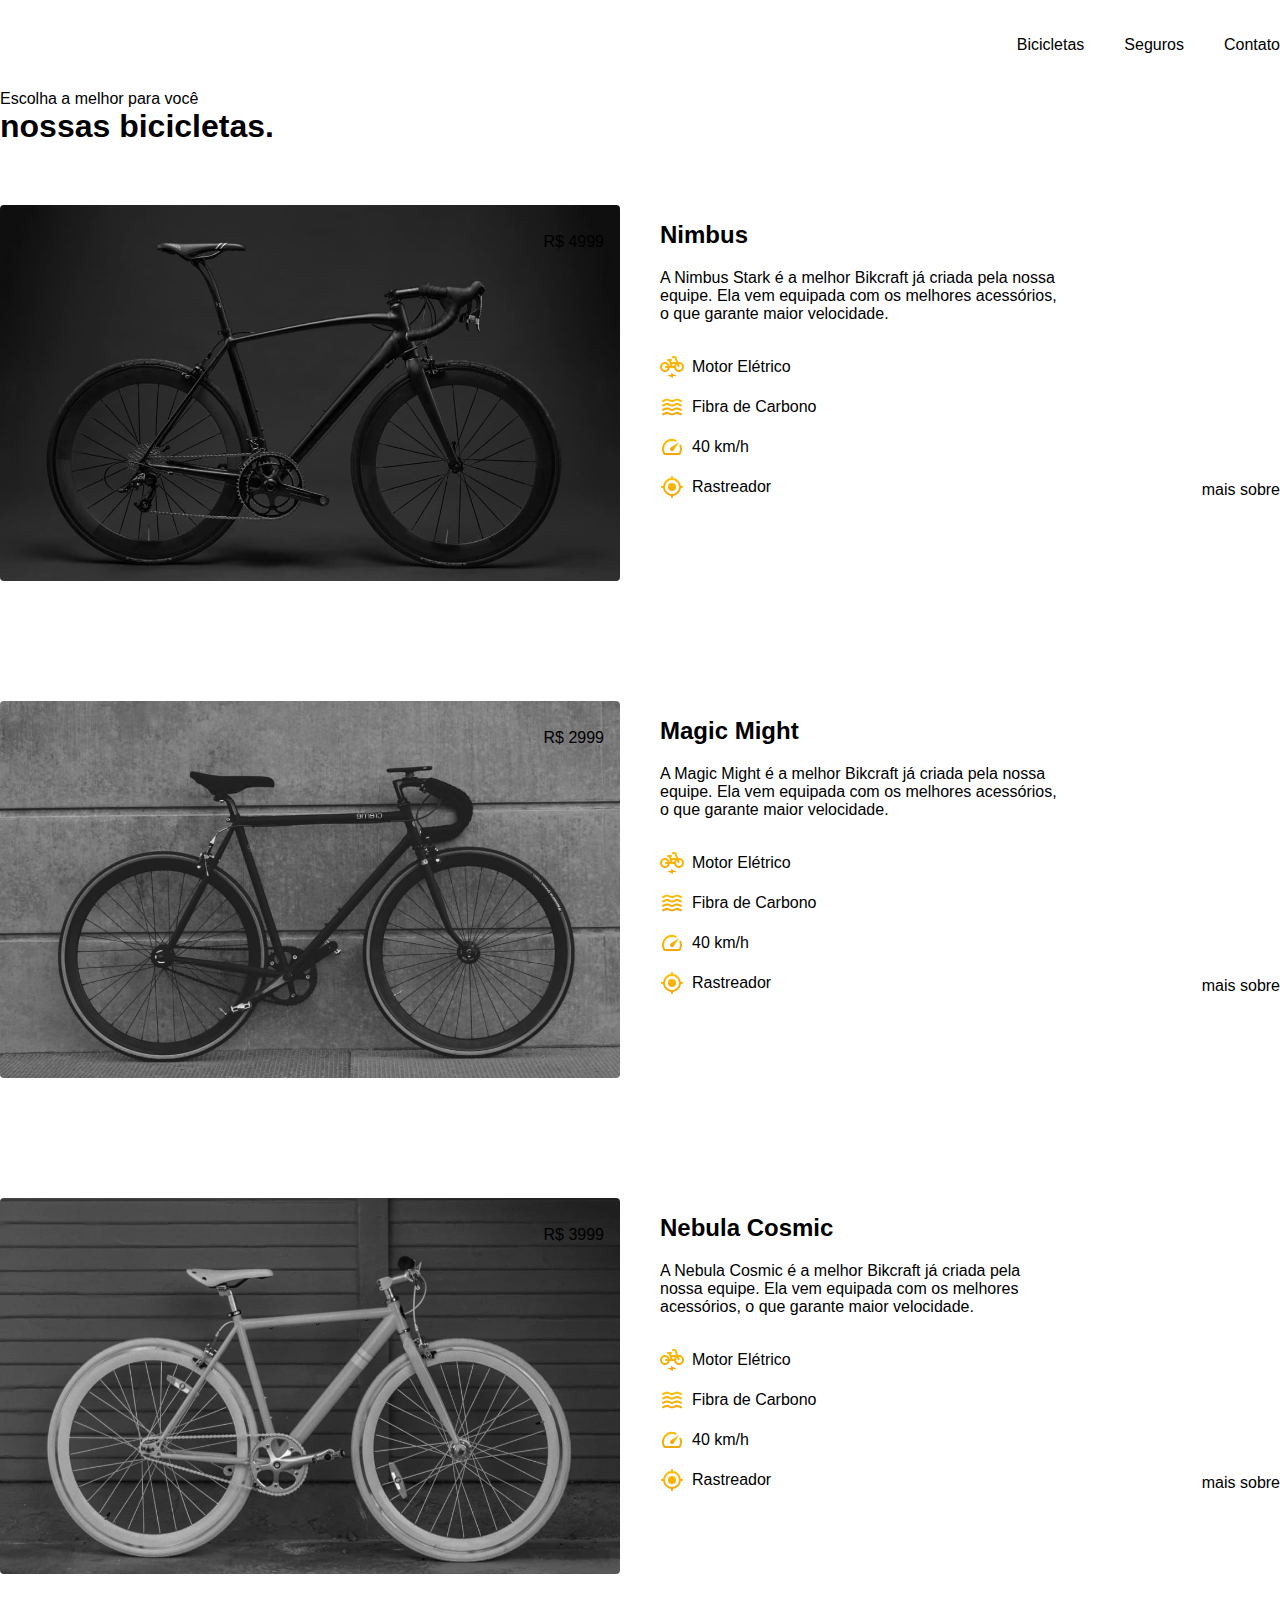
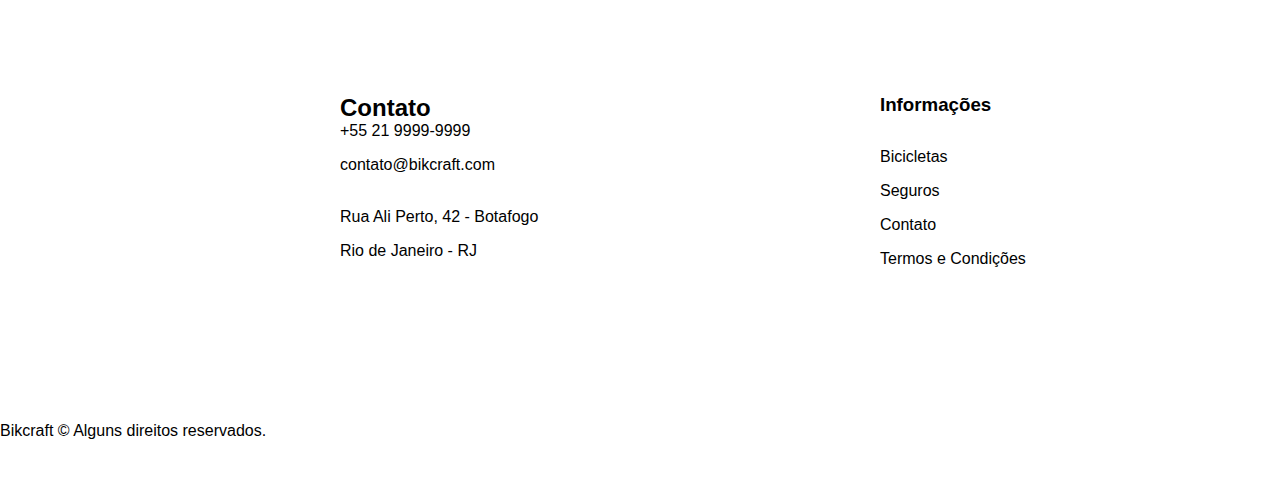
==== bicicletas.html @ c3d2aa4c "bicicletas pagina" ====
<!DOCTYPE html>

<html lang="pt-br">

<head>
  <meta charset="UTF-8">
  <meta name="viewport" content="width=device-width, initial-scale=1.0">
  <title>Termos e Condições </title>
  <meta name="description" content="Bicicletas elétricas de alta precisão e qualidade,  feitas sob medida para o cliente. Explore o mundo na sua velocidade com a Bikcraft.">
  <link rel="stylesheet" href="./css/style.css">
  <link rel="preconnect" href="https://fonts.googleapis.com">
  <link rel="preconnect" href="https://fonts.gstatic.com" crossorigin>
  <link href="https://fonts.googleapis.com/css2?family=Fira+Sans:wght@400;700&family=Merriweather:ital,wght@1,900&family=Poppins:wght@500;600&family=Roboto:wght@400;500&display=swap" rel="stylesheet">
</head>

<body>
  <header class="header-bg">
    <div class=" container header">
      <a href="./">
        <img src="./img/bikcraft.svg" alt="Bikcraft">
      </a>
      <nav aria-label="primaria">
        <ul class="header-menu font-1-m cor-1">
          <li> <a href="./bicicletas.html">Bicicletas</a></li>
          <li> <a href="./seguros.html">Seguros</a></li>
          <li> <a href="./contato.html">Contato</a></li>
        </ul>
      </nav>
    </div>
  </header>

  <main>
    <div class="titulo-bg">
      <div class="termos-titulo container">
        <p class="font-2-l cor-5"> Escolha a melhor para você</p>
        <h1 class="font-1-xxl cor-0">nossas bicicletas<span class="cor-p1">.</span></h1>
      </div>
    </div>


    <div class="bicicletas container">
      <div class="bicicletas-imagem">
        <img src="./img/bicicletas/nimbus.jpg" alt="Bicicleta Preta">
        <span class="font-2-m cor-0">R$ 4999</span>
      </div>
      <div class="bicicletas-conteudo">
        <h2 class="font-1-xl">Nimbus</h2>
        <p class="font-1-s cor-8">A Nimbus Stark é a melhor Bikcraft já criada pela nossa equipe. Ela vem equipada com os melhores acessórios, o que garante maior velocidade.</p>
        <ul class="font-1-m cor-8">
          <li><img src="./img/icones/eletrica.svg" alt="">Motor Elétrico
          </li>
          <li><img src="./img/icones/carbono.svg" alt="">Fibra de Carbono
          </li>
          <li><img src="./img/icones/velocidade.svg" alt="">40 km/h
          </li>
          <li><img src="./img/icones/rastreador.svg" alt="">Rastreador
          </li>
        </ul>
        <a class="botao seta" href="./bicicletas/nimbus.html">mais sobre</a>
      </div>
    </div>


    <div class="bicicletas-bg">
      <div class="bicicletas container">
        <div class="bicicletas-imagem">
          <img src="./img/bicicletas/magic.jpg" alt="Bicicleta Preta">
          <span class="font-2-m cor-0">R$ 2999</span>
        </div>
        <div class="bicicletas-conteudo">
          <h2 class="font-1-xl cor-0">Magic Might</h2>
          <p class="font-1-s cor-5">A Magic Might é a melhor Bikcraft já criada pela nossa equipe. Ela vem equipada com os melhores acessórios, o que garante maior velocidade.</p>
          <ul class="font-1-m cor-5">
            <li><img src="./img/icones/eletrica.svg" alt="">Motor Elétrico
            </li>
            <li><img src="./img/icones/carbono.svg" alt="">Fibra de Carbono
            </li>
            <li><img src="./img/icones/velocidade.svg" alt="">40 km/h
            </li>
            <li><img src="./img/icones/rastreador.svg" alt="">Rastreador
            </li>
          </ul>
          <a class="botao seta" href="./bicicletas/magic.html">mais sobre</a>
        </div>
      </div>
    </div>


    <div class="bicicletas container">
      <div class="bicicletas-imagem">
        <img src="./img/bicicletas/nebula.jpg" alt="Bicicleta Preta">
        <span class="font-2-m cor-0">R$ 3999</span>
      </div>
      <div class="bicicletas-conteudo">
        <h2 class="font-1-xl">Nebula Cosmic</h2>
        <p class="font-1-s cor-8">A Nebula Cosmic é a melhor Bikcraft já criada pela nossa equipe. Ela vem equipada com os melhores acessórios, o que garante maior velocidade.</p>
        <ul class="font-1-m cor-8">
          <li><img src="./img/icones/eletrica.svg" alt="">Motor Elétrico
          </li>
          <li><img src="./img/icones/carbono.svg" alt="">Fibra de Carbono
          </li>
          <li><img src="./img/icones/velocidade.svg" alt="">40 km/h
          </li>
          <li><img src="./img/icones/rastreador.svg" alt="">Rastreador
          </li>
        </ul>
        <a class="botao seta" href="./bicicletas/nebula.html">mais sobre</a>
      </div>
    </div>



  </main>


  <footer class="footer-bg">
    <div class="footer container">
      <img src="./img/bikcraft.svg" alt="bikecraft">
      <div class="footer-contato">
        <h2 class="font-2-l-b cor-0">Contato</h3>
          <ul class="font-2-m cor-5">
            <li><a href="tel:+5521999999999">+55 21 9999-9999</a></li>
            <li><a href="mailto:contato@bikcraft.com">contato@bikcraft.com</a></li>
            <li>Rua Ali Perto, 42 - Botafogo</li>
            <li>Rio de Janeiro - RJ</li>
          </ul>
          <div class="footer-redes">
            <a href="./">
              <img src="./img/redes/instagram.svg" alt="Instagram"></a>
            <a href="./">
              <img src="./img/redes/facebook.svg" alt="Facebook"></a>
            <a href="./">
              <img src="./img/redes/youtube.svg" alt="Youtube"></a>
          </div>

      </div>
      <div class="footer-informacoes">
        <h3 class="font-2-l-b cor-0">Informações</h3>
        <nav>
          <ul class="font-1-m cor-5">
            <li> <a href="./bicicletas.html">Bicicletas</a></li>
            <li> <a href="./seguros.html">Seguros</a></li>
            <li> <a href="./contato.html">Contato</a></li>
            <li> <a href="./termos.html">Termos e Condições</a></li>
          </ul>
        </nav>
      </div>
      <p class="footer-copy font-2-m cor-6">Bikcraft © Alguns direitos reservados.</p>
    </div>

  </footer>
</body>

</html>
---- css/style.css ----
@import "./global/global.css";
@import "./utilidades/tipografia.css";
@import "./utilidades/cores.css";

@import "./global/footer.css";
@import "./global/header.css";

/* Utilidades */
@import "./utilidades/componentes.css";

/* Home */
@import "./home/introducao.css";
@import "./home/tecnologia.css";
@import "./home/parceiros.css";
@import "./home/depoimento.css";

/* Bicicletas */
@import "./bicicletas/lista-bicicletas.css";

/* Seguros */
@import "./seguros/seguros.css";

/* termos e condições */
@import "./termos/termos.css";

/* Bicicletas-Internas */
@import "./bicicletas/bicicletas.css";
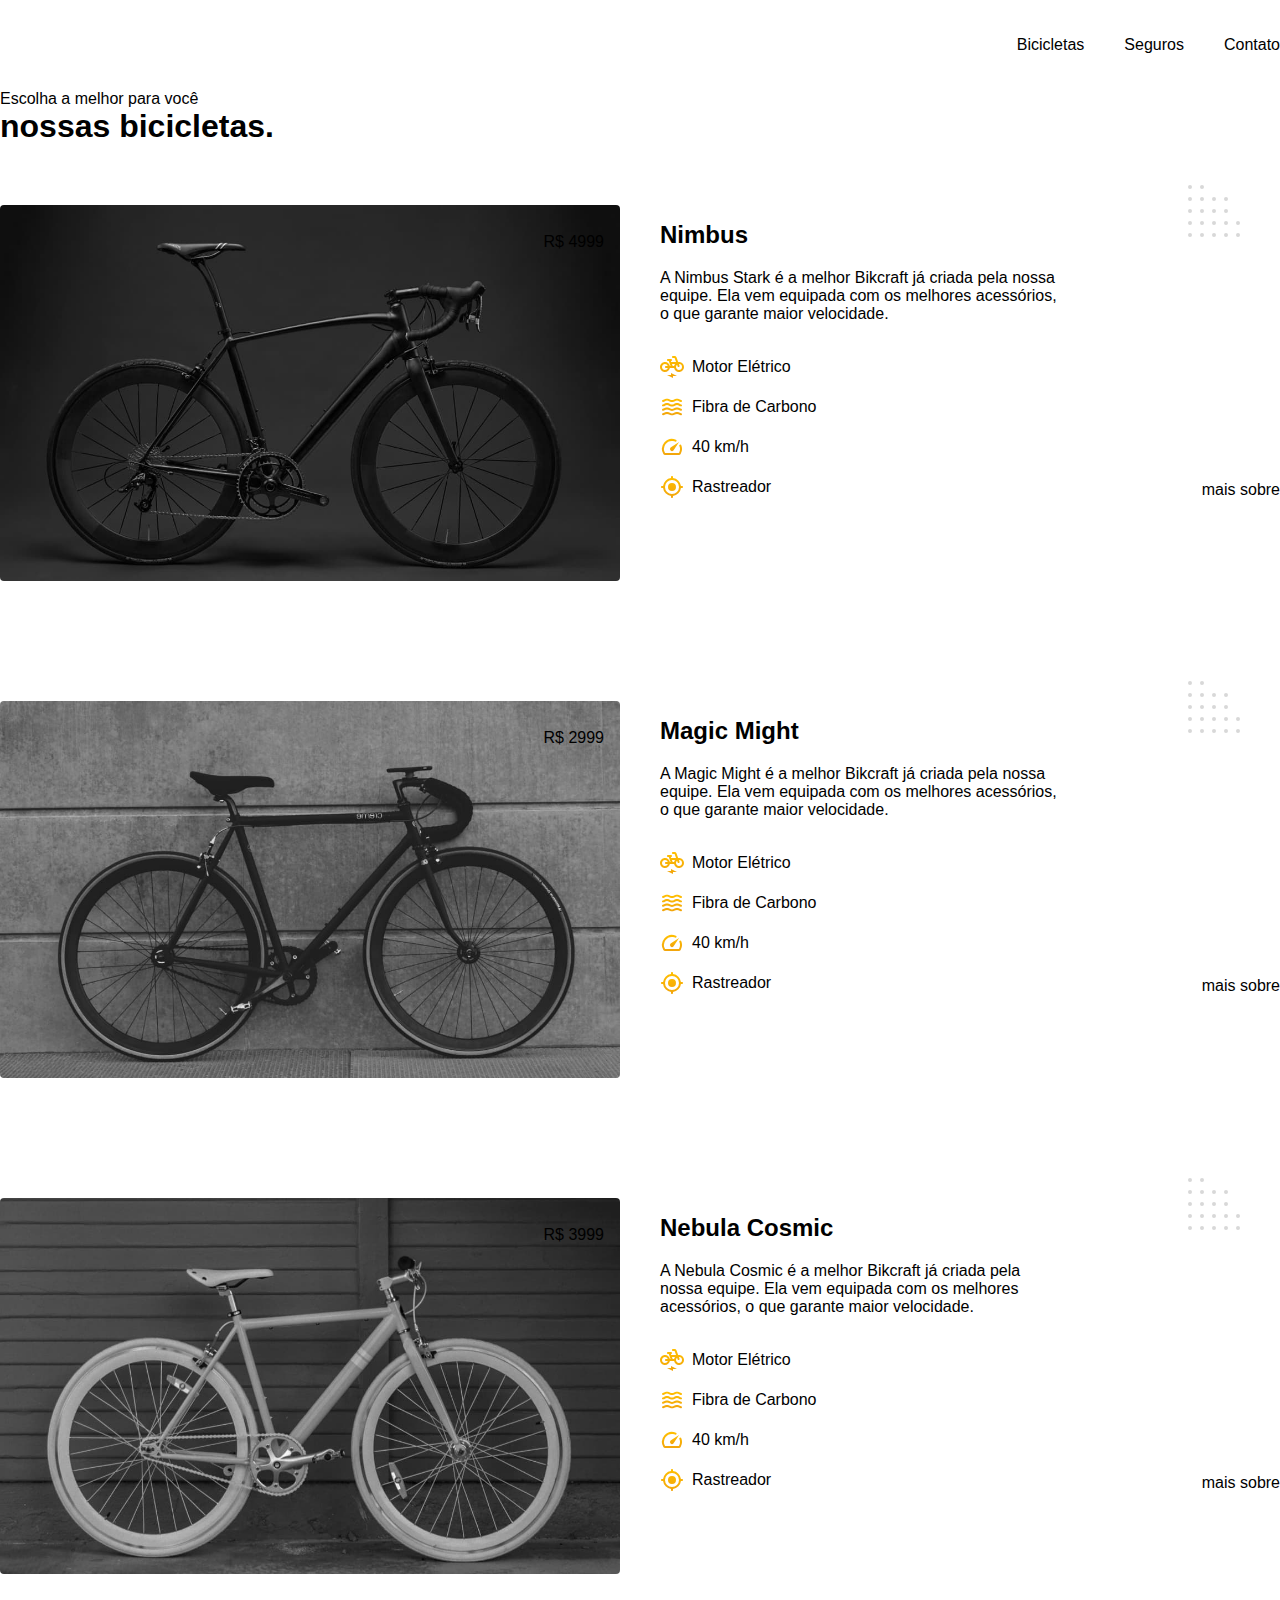
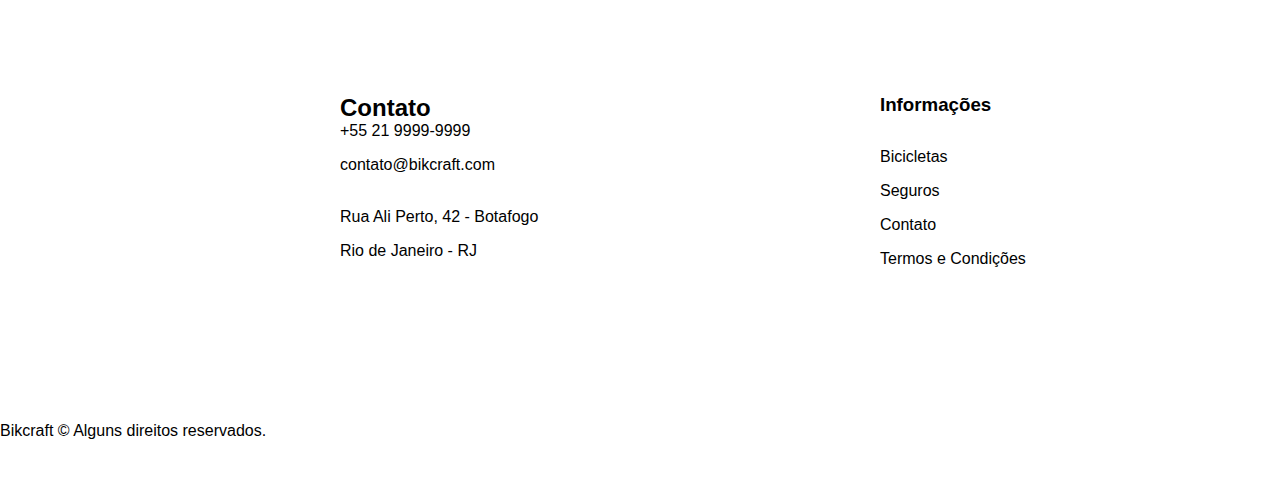
==== commit a2cf3f3a: "otimização de imagem" ====
--- a/bicicletas.html
+++ b/bicicletas.html
@@ -5,8 +5,9 @@
 <head>
   <meta charset="UTF-8">
   <meta name="viewport" content="width=device-width, initial-scale=1.0">
-  <title>Termos e Condições </title>
+  <title>Bicicletas | Bikcraft </title>
   <meta name="description" content="Bicicletas elétricas de alta precisão e qualidade,  feitas sob medida para o cliente. Explore o mundo na sua velocidade com a Bikcraft.">
+  <link rel="preload" href="./css/style.css">
   <link rel="stylesheet" href="./css/style.css">
   <link rel="preconnect" href="https://fonts.googleapis.com">
   <link rel="preconnect" href="https://fonts.gstatic.com" crossorigin>
@@ -17,7 +18,7 @@
   <header class="header-bg">
     <div class=" container header">
       <a href="./">
-        <img src="./img/bikcraft.svg" alt="Bikcraft">
+        <img src="./img/bikcraft.svg" width="136" height="32" alt="Bikcraft">
       </a>
       <nav aria-label="primaria">
         <ul class="header-menu font-1-m cor-1">
@@ -40,20 +41,20 @@
 
     <div class="bicicletas container">
       <div class="bicicletas-imagem">
-        <img src="./img/bicicletas/nimbus.jpg" alt="Bicicleta Preta">
+        <img src="./img/bicicletas/nimbus.jpg" width="1120" height="680" alt="Bicicleta Preta">
         <span class="font-2-m cor-0">R$ 4999</span>
       </div>
       <div class="bicicletas-conteudo">
         <h2 class="font-1-xl">Nimbus</h2>
         <p class="font-1-s cor-8">A Nimbus Stark é a melhor Bikcraft já criada pela nossa equipe. Ela vem equipada com os melhores acessórios, o que garante maior velocidade.</p>
         <ul class="font-1-m cor-8">
-          <li><img src="./img/icones/eletrica.svg" alt="">Motor Elétrico
+          <li><img src="./img/icones/eletrica.svg" width="32" height="32" alt="">Motor Elétrico
           </li>
-          <li><img src="./img/icones/carbono.svg" alt="">Fibra de Carbono
+          <li><img src="./img/icones/carbono.svg" width="32" height="32" alt="">Fibra de Carbono
           </li>
-          <li><img src="./img/icones/velocidade.svg" alt="">40 km/h
+          <li><img src="./img/icones/velocidade.svg" width="32" height="32" alt="">40 km/h
           </li>
-          <li><img src="./img/icones/rastreador.svg" alt="">Rastreador
+          <li><img src="./img/icones/rastreador.svg" width="32" height="32" alt="">Rastreador
           </li>
         </ul>
         <a class="botao seta" href="./bicicletas/nimbus.html">mais sobre</a>
@@ -64,20 +65,20 @@
     <div class="bicicletas-bg">
       <div class="bicicletas container">
         <div class="bicicletas-imagem">
-          <img src="./img/bicicletas/magic.jpg" alt="Bicicleta Preta">
+          <img src="./img/bicicletas/magic.jpg" width="1120" height="680" alt="Bicicleta Preta">
           <span class="font-2-m cor-0">R$ 2999</span>
         </div>
         <div class="bicicletas-conteudo">
           <h2 class="font-1-xl cor-0">Magic Might</h2>
           <p class="font-1-s cor-5">A Magic Might é a melhor Bikcraft já criada pela nossa equipe. Ela vem equipada com os melhores acessórios, o que garante maior velocidade.</p>
           <ul class="font-1-m cor-5">
-            <li><img src="./img/icones/eletrica.svg" alt="">Motor Elétrico
+            <li><img src="./img/icones/eletrica.svg" width="32" height="32" alt="">Motor Elétrico
             </li>
-            <li><img src="./img/icones/carbono.svg" alt="">Fibra de Carbono
+            <li><img src="./img/icones/carbono.svg" width="32" height="32" alt="">Fibra de Carbono
             </li>
-            <li><img src="./img/icones/velocidade.svg" alt="">40 km/h
+            <li><img src="./img/icones/velocidade.svg" width="32" height="32" alt="">40 km/h
             </li>
-            <li><img src="./img/icones/rastreador.svg" alt="">Rastreador
+            <li><img src="./img/icones/rastreador.svg" width="32" height="32" alt="">Rastreador
             </li>
           </ul>
           <a class="botao seta" href="./bicicletas/magic.html">mais sobre</a>
@@ -88,20 +89,20 @@
 
     <div class="bicicletas container">
       <div class="bicicletas-imagem">
-        <img src="./img/bicicletas/nebula.jpg" alt="Bicicleta Preta">
+        <img src="./img/bicicletas/nebula.jpg" width="1120" height="680" alt="Bicicleta Preta">
         <span class="font-2-m cor-0">R$ 3999</span>
       </div>
       <div class="bicicletas-conteudo">
         <h2 class="font-1-xl">Nebula Cosmic</h2>
         <p class="font-1-s cor-8">A Nebula Cosmic é a melhor Bikcraft já criada pela nossa equipe. Ela vem equipada com os melhores acessórios, o que garante maior velocidade.</p>
         <ul class="font-1-m cor-8">
-          <li><img src="./img/icones/eletrica.svg" alt="">Motor Elétrico
+          <li><img src="./img/icones/eletrica.svg" width="32" height="32" alt="">Motor Elétrico
           </li>
-          <li><img src="./img/icones/carbono.svg" alt="">Fibra de Carbono
+          <li><img src="./img/icones/carbono.svg" width="32" height="32" alt="">Fibra de Carbono
           </li>
-          <li><img src="./img/icones/velocidade.svg" alt="">40 km/h
+          <li><img src="./img/icones/velocidade.svg" width="32" height="32" alt="">40 km/h
           </li>
-          <li><img src="./img/icones/rastreador.svg" alt="">Rastreador
+          <li><img src="./img/icones/rastreador.svg" width="32" height="32" alt="">Rastreador
           </li>
         </ul>
         <a class="botao seta" href="./bicicletas/nebula.html">mais sobre</a>
@@ -115,7 +116,7 @@
 
   <footer class="footer-bg">
     <div class="footer container">
-      <img src="./img/bikcraft.svg" alt="bikecraft">
+      <img src="./img/bikcraft.svg" width="136" height="32" alt="bikecraft">
       <div class="footer-contato">
         <h2 class="font-2-l-b cor-0">Contato</h3>
           <ul class="font-2-m cor-5">
@@ -126,11 +127,11 @@
           </ul>
           <div class="footer-redes">
             <a href="./">
-              <img src="./img/redes/instagram.svg" alt="Instagram"></a>
+              <img src="./img/redes/instagram.svg" width="32" height="32" alt="Instagram"></a>
             <a href="./">
-              <img src="./img/redes/facebook.svg" alt="Facebook"></a>
+              <img src="./img/redes/facebook.svg" width="32" height="32" alt="Facebook"></a>
             <a href="./">
-              <img src="./img/redes/youtube.svg" alt="Youtube"></a>
+              <img src="./img/redes/youtube.svg" width="32" height="32" alt="Youtube"></a>
           </div>
 
       </div>
--- a/css/style.css
+++ b/css/style.css
@@ -7,6 +7,7 @@
 
 /* Utilidades */
 @import "./utilidades/componentes.css";
+@import "./utilidades/formulario.css";
 
 /* Home */
 @import "./home/introducao.css";
@@ -17,8 +18,21 @@
 /* Bicicletas */
 @import "./bicicletas/lista-bicicletas.css";
 
+/* Bicicleta */
+@import "./bicicleta/bicicleta.css";
+@import "./bicicleta/seguro.css";
+
 /* Seguros */
 @import "./seguros/seguros.css";
+@import "./seguros/vantagens.css";
+@import "./seguros/perguntas.css";
+
+/* Contato */
+@import "./contato/contato.css";
+@import "./contato/lojas.css";
+
+/* Orçamento */
+@import "./orcamento/orcamento.css";
 
 /* termos e condições */
 @import "./termos/termos.css";
--- a/css/style.css
+++ b/css/style.css
@@ -7,6 +7,7 @@
 
 /* Utilidades */
 @import "./utilidades/componentes.css";
+@import "./utilidades/formulario.css";
 
 /* Home */
 @import "./home/introducao.css";
@@ -17,8 +18,21 @@
 /* Bicicletas */
 @import "./bicicletas/lista-bicicletas.css";
 
+/* Bicicleta */
+@import "./bicicleta/bicicleta.css";
+@import "./bicicleta/seguro.css";
+
 /* Seguros */
 @import "./seguros/seguros.css";
+@import "./seguros/vantagens.css";
+@import "./seguros/perguntas.css";
+
+/* Contato */
+@import "./contato/contato.css";
+@import "./contato/lojas.css";
+
+/* Orçamento */
+@import "./orcamento/orcamento.css";
 
 /* termos e condições */
 @import "./termos/termos.css";
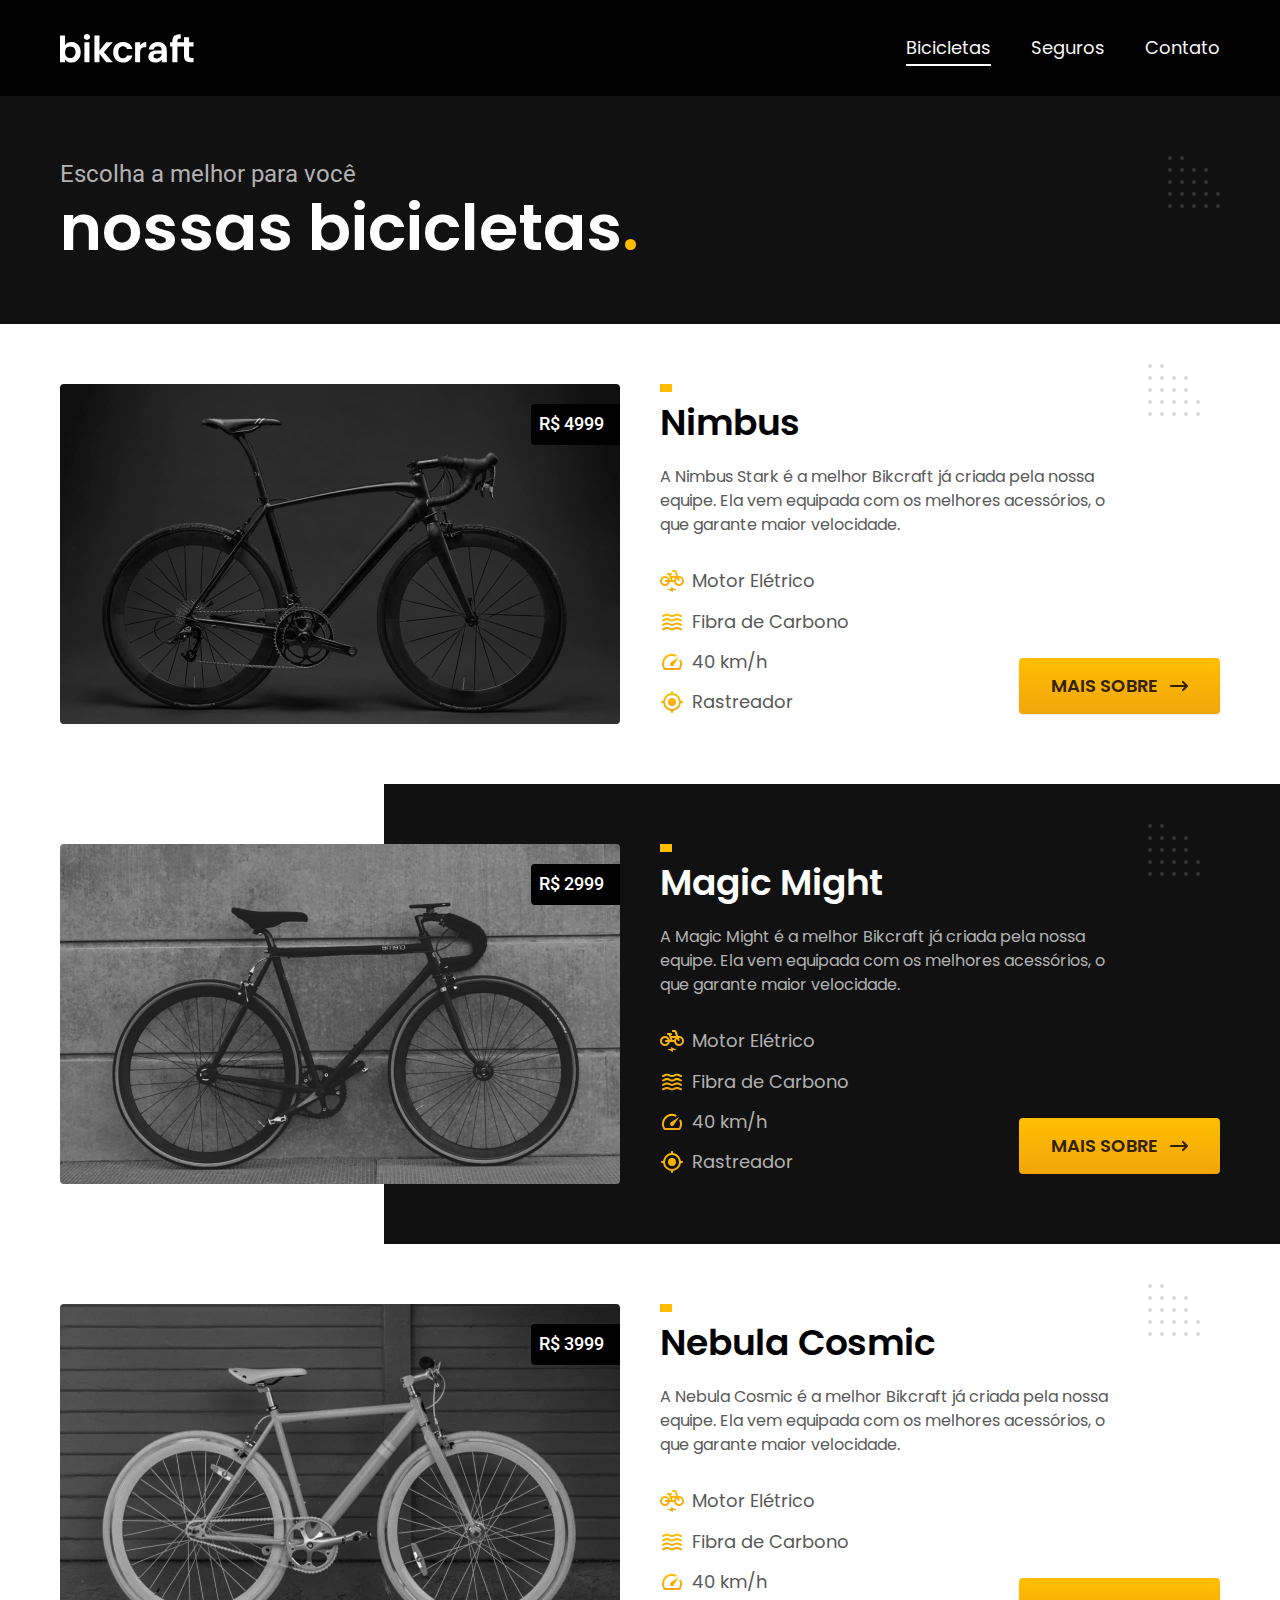
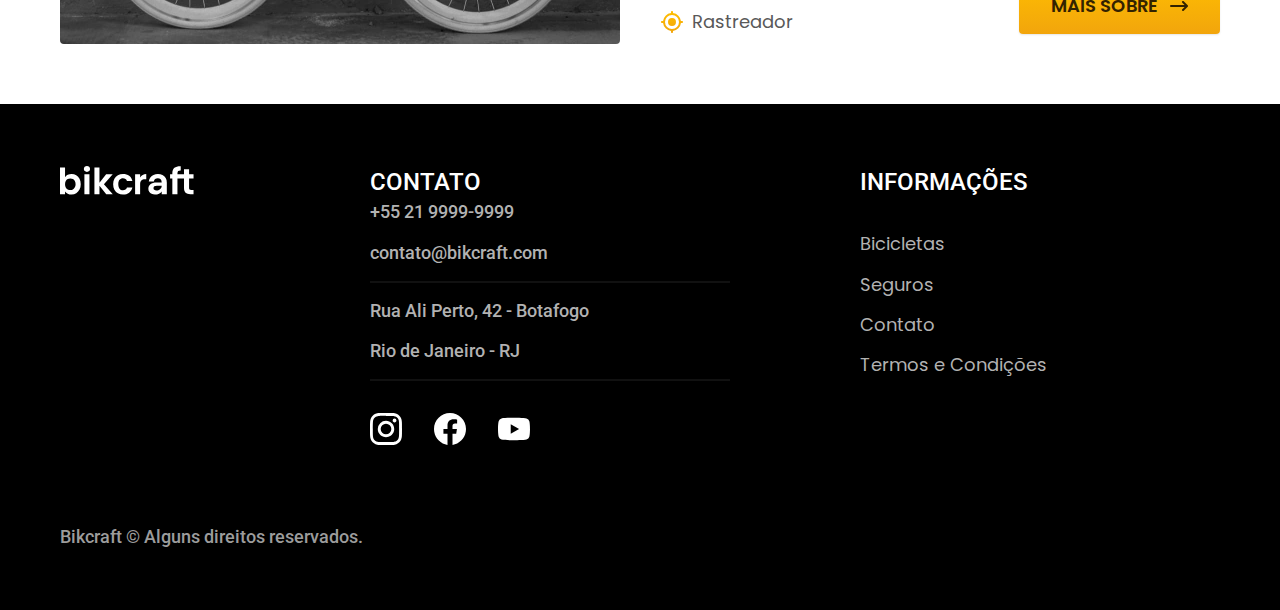
==== commit 8215810f: "otimizado para produção" ====
--- a/bicicletas.html
+++ b/bicicletas.html
@@ -7,11 +7,13 @@
   <meta name="viewport" content="width=device-width, initial-scale=1.0">
   <title>Bicicletas | Bikcraft </title>
   <meta name="description" content="Bicicletas elétricas de alta precisão e qualidade,  feitas sob medida para o cliente. Explore o mundo na sua velocidade com a Bikcraft.">
-  <link rel="preload" href="./css/style.css">
-  <link rel="stylesheet" href="./css/style.css">
+  <link rel="icon" href="./favicon.svg" type="image/svg+xml">
+  <link rel="preload" href="./css/style.min.css">
+  <link rel="stylesheet" href="./css/style.min.css">
   <link rel="preconnect" href="https://fonts.googleapis.com">
   <link rel="preconnect" href="https://fonts.gstatic.com" crossorigin>
   <link href="https://fonts.googleapis.com/css2?family=Fira+Sans:wght@400;700&family=Merriweather:ital,wght@1,900&family=Poppins:wght@500;600&family=Roboto:wght@400;500&display=swap" rel="stylesheet">
+  <script>document.documentElement.classList.add('js')</script>
 </head>
 
 <body>
@@ -150,6 +152,7 @@
     </div>
 
   </footer>
+  <script src="./js/scipt.js"></script>
 </body>
 
 </html>--- a/css/style.min.css
+++ b/css/style.min.css
@@ -0,0 +1 @@
+body{margin:0;font-family:Arial,Helvetica,sans-serif}blockquote,dd,h1,h2,h3,h4,p,ul{margin:0}ul{margin:0;padding:0;list-style:none}a{text-decoration:none;color:inherit}img{max-width:100%;height:auto;display:block}img[src$=jpg]{border-radius:4px}.font-1-xs{font:600 0.75rem/1.35 Poppins,Sans-serif}.font-2-xs{font:400 0.875rem/1.43 Roboto,Sans-serif}.font-1-s{font:400 1rem/1.5 Poppins,Sans-serif}.font-2-s{font:400 1rem/1.5 Roboto,Sans-serif}.font-1-m,.font-1-m-b{font:400 1.125rem/1.35 Poppins,Sans-serif}.font-1-m-b{font-weight:600}.font-2-m{font:500 1.125rem/1.35 Roboto,Sans-serif}.font-1-l{font:400 1.5rem/1.5 Poppins,Sans-serif}.font-2-l,.font-2-l-b{font:400 1.5rem/1.5 Roboto,Sans-serif}.font-2-l-b{font-weight:500;letter-spacing:1.5%;text-transform:uppercase}.font-1-xl{font:600 2.25rem/1.25 Poppins,Sans-serif}.font-2-xl{font:500 2.25rem/1.25 Roboto,Sans-serif}.font-1-xxl{font:600 4rem/1.125 Poppins,Sans-serif}@media (max-width:1200px){.font-1-xxl{font-size:3rem}.font-2-l,.font-2-l-b{font-size:1.25rem}}@media (max-width:800px){.font-1-xxl{font-size:2rem}.font-1-xl,.font-2-xl{font-size:1.5rem}}:root{--cor-0:#ffffff;--cor-1:#f7f7f7;--cor-2:#ededed;--cor-3:#dedede;--cor-4:#cccccc;--cor-5:#b2b2b2;--cor-6:#9c9c9c;--cor-7:#717171;--cor-8:#595959;--cor-9:#404040;--cor-10:#2e2e2e;--cor-11:#111111;--cor-12:#000000;--cor-p1:#ffbb00;--cor-p2:#e4a30b;--cor-p3:#a66f00;--cor-p4:#664400;--cor-p5:#332200}.cor-0{color:var(--cor-0)}.cor-1{color:var(--cor-1)}.cor-2{color:var(--cor-2)}.cor-3{color:var(--cor-3)}.cor-4{color:var(--cor-4)}.cor-5{color:var(--cor-5)}.cor-6{color:var(--cor-6)}.cor-7{color:var(--cor-7)}.cor-8{color:var(--cor-8)}.cor-9{color:var(--cor-9)}.cor-10{color:var(--cor-10)}.cor-11{color:var(--cor-11)}.cor-12{color:var(--cor-12)}.cor-p1{color:var(--cor-p1)}.cor-p2{color:var(--cor-p2)}.cor-p3{color:var(--cor-p3)}.cor-p4{color:var(--cor-p4)}.cor-p5{color:var(--cor-p5)}.js [data-anime]{opacity:0}.js .anime{opacity:1;transform:none;transition:transform .8s,opacity .8s}.footer-bg{background-color:var(--cor-12)}.footer{display:grid;grid-template-columns:3fr 5fr 4fr;gap:40px;padding-top:60px;padding-bottom:60px}.footer h3{margin-bottom:32px}.footer-contato ul{margin-bottom:32px}.footer-contato li:nth-child(2n)::after{content:"";display:block;max-width:360px;height:2px;background-color:var(--cor-11);margin-top:16px}.footer li{margin-bottom:16px}.footer-redes{display:flex;gap:32px}.footer a:hover{color:var(--cor-0)}.footer-copy{grid-column:1/-1;margin-top:40px}@media (max-width:800px){.footer>img{display:none}.footer{grid-template-columns:1fr 1fr}}@media (max-width:600px){.footer{grid-template-columns:1fr 1fr}.footer-copy{margin-top:0}}.header-bg{background-color:var(--cor-12)}.header{display:flex;flex-wrap:wrap;gap:20px;justify-content:space-between;align-items:center;padding-top:20px;padding-bottom:20px}.header-menu{display:flex;flex-wrap:wrap;gap:40px}.header-menu a{padding:16px 0;display:inline-block;position:relative}.header-menu a:after{content:"";display:block;height:2px;width:0%;background:var(--cor-0);margin-top:4px;transition:.3s;position:absolute}.header-menu a.ativo::after,.header-menu a:hover:after{width:100%}@media (max-width:800px){.header-menu{gap:20px}.header-menu a{background:var(--cor-11);padding:12px 16px;border-radius:4px}.header-menu a:hover{background:var(--cor-10)}}@media (max-width:600px){.header-menu{gap:12px}.header-menu a{padding:8px 12px;font-size:14px}}.container{box-sizing:border-box;max-width:1200px;padding-left:20px;padding-right:20px;margin-left:auto;margin-right:auto}.botao{display:inline-block;padding:16px 32px;background:linear-gradient(#ffbf00,#f2a50c);border-radius:4px;box-shadow:0 1px 2px 0 rgba(0,0,0,.1);text-transform:uppercase;color:var(--cor-p5);font:600 1.125rem/1.35 Poppins,Sans-serif;max-width:max-content;border:none;cursor:pointer}.botao:hover{background:linear-gradient(#ffbf0d,#e59317)}.botao.secundario{background:var(--cor-10);color:var(--cor-2)}.botao.secundario:hover{background:var(--cor-9)}.botao.seta{display:flex;align-items:center}.botao.seta::after{content:"";display:inline-block;width:18px;height:10px;margin-left:12px;background:url(../img/icones/seta.svg);transition:transform .2s}.botao.seta:hover::after{transform:translateX(4px)}@media (max-width:600px){.botao{padding:12px 16px;font-size:1rem}}.link{display:inline-block;color:var(--cor-p1);font:500 1.5rem/1.5 Poppins,Sans-serif;text-transform:uppercase}.link::after{content:"";display:block;width:100%;height:4px;background-color:currentColor}.link:hover{color:var(--cor-0)}.titulo-bg{padding-top:60px;padding-bottom:60px;background-color:var(--cor-11)}.termos-titulo{background:url("../img/dec/top-right.svg") no-repeat top right 20px}.titulo p{margin-bottom:4px}@media (max-width:800px){.titulo{padding-top:40px;padding-bottom:40px}.titulo p{font-size:1rem;text-transform:lowercase;font-weight:400}}@media (max-width:600px){.form{grid-template-columns:1fr}.form .col-2{grid-column:1}}.form{display:grid;grid-template-columns:1fr 1fr;gap:20px}.form label{display:block;font:400 1rem/1.5 Poppins,sans-serif;margin-bottom:4px}.form .col-2{grid-column:span 2}.form input[type=email],.form input[type=text],.form textarea{font:400 1rem/1.5 Roboto,sans-serif;background:var(--cor-1);border:1px solid var(--cor-2);padding:12px;border-radius:4px;width:100%;box-sizing:border-box}.form input[type=email]:focus,.form input[type=text]:focus,.form textarea:focus{outline:0;border-color:var(--cor-p1);background:var(--cor-0);box-shadow:0 0 0 2px #fea}.introducao-bg{background:var(--cor-12) url("../img/dec/bottom-left.svg") no-repeat bottom 160px left 20px;box-shadow:inset 0 -120px #fff}.introducao{display:grid;grid-template-columns:1fr 1fr;gap:0 40px}.introducao-conteudo{align-self:end;padding-bottom:200px}.introducao img{object-fit:cover;height:100%;width:100%;border-radius:4px}.introducao h1{margin-bottom:32px}.introducao h1 span{color:var(--cor-p1)}.introducao p{margin-bottom:20px;color:var(--cor-5)}@media (max-width:800px){.introducao-bg{background:var(--cor-11);padding-top:40px;box-shadow:inset 0 -60 #fff}.introducao{grid-template-columns:1fr;gap:32px}.introducao-conteudo{padding-bottom:0}.introducao h1{margin-bottom:16px}.introducao img{height:300px;width:100%}}.tecnologia-bg{background-color:var(--cor-11);box-shadow:inset 0 80px var(--cor-0),inset 0 -80px var(--cor-0)}.tecnologia{display:grid;grid-template-columns:1fr 1fr;gap:40px}.tecnologia-imagem img{width:100%;height:100%;object-fit:cover;object-position:left}.tecnologia-conteudo{padding-top:160px;padding-bottom:160px}.tecnologia-conteudo>span{display:block;margin-bottom:20px}.tecnologia-conteudo h2{margin-bottom:32px}.tecnologia-conteudo>p{margin-bottom:20px}.tecnologia a{margin-bottom:80px}.tecnologia-vantagens{display:flex;gap:40px}.tecnologia-vantagens h3{margin-bottom:8px;width:max-content}.tecnologia-vantagens img{width:24px;margin-bottom:8px}@media (max-width:800px){.tecnologia-bg{box-shadow:initial}.tecnologia{grid-template-columns:1fr}.tecnologia-conteudo{padding-top:60px;padding-bottom:60px}.tecnologia-imagem{display:none}.tecnologia a{margin-bottom:60px}}@media (max-width:600px){.tecnologia-vantagens{flex-direction:column}}.parceiros{padding-top:60px;padding-bottom:120px}.parceiros h2{margin-bottom:60px}.parceiros ul{padding:0 20px;max-width:1400px;display:grid;grid-template-columns:repeat(4,1fr);margin:0 auto}.parceiros li{display:flex;padding:32px;border-left:2px solid var(--cor-2)}.parceiros img{margin:auto}.parceiros li:first-child,.parceiros li:nth-child(5){border-left:none}.parceiros li:nth-child(n+5){border-top:2px solid var(--cor-2)}@media (max-width:800px){.parceiros{padding-bottom:60px}.parceiros li{display:flex;padding:20px}.parceiros h2{margin-bottom:20px}.parceiros ul{grid-template-columns:repeat(2,1fr)}.parceiros li:nth-child(n+3){border-top:2px solid var(--cor-2)}.parceiros li:nth-child(odd){border-left:none}}.depoimento{display:grid;grid-template-columns:1fr 1fr;background-color:var(--cor-p1);overflow:hidden}.depoimento img{border-radius:0;width:100%;height:100%;object-fit:cover}.depoimento-conteudo{padding:40px 40px 80px 80px;align-self:end;background:url("../img/dec/bottom-right-p.svg") no-repeat bottom 40px right 40px}.depoimento-conteudo p{max-width:32ch;font-family:Merriweather,serif;font-style:italic;font-weight:900;margin-bottom:32px;position:relative}.depoimento-conteudo p::after,.depoimento-conteudo p::before{font-size:5rem;color:var(--cor-p2);position:absolute}.depoimento-conteudo p::before{content:"“ ";left:-50px;top:-20px}.depoimento-conteudo p::after{content:"”"}@media (min-width:1200px){.depoimento img{max-height:520px}}@media (max-width:800px){.depoimento{grid-template-columns:1fr;text-align:center}.depoimento img{max-height:200px}.depoimento-conteudo{padding:40px 20px;justify-self:center}}.bicicletas-lista{padding-top:60px;padding-bottom:60px}.bicicletas-lista h2{margin-bottom:40px}.bicicletas-lista ul{display:flex;gap:40px;padding:20px;max-width:1400px;margin-left:auto;margin-right:auto;overflow-x:auto}#bicicleta .bicicletas-lista ul{padding:0 0 20px 0}.bicicletas-lista li{min-width:280px}.bicicletas-lista a{display:block}.bicicletas-lista img{margin-bottom:16px}.bicicletas-lista h3{margin-bottom:8px;display:flex;align-items:center}.bicicletas-lista h3::before{content:"";display:inline-block;width:12px;height:8px;background-color:var(--cor-p1);margin-right:8px;transition:width .2s}.bicicletas-lista a:hover h3::before{width:24px}.bicicletas-lista li span{padding-left:20px}@media (max-width:800px){.bicicletas-lista{padding-bottom:30px}.bicicletas-lista ul{gap:20px}}.bicicleta{display:grid;grid-template-columns:1fr 1fr;align-items:start;gap:40px;padding-top:60px;padding-bottom:60px}#bicicleta .titulo p{text-transform:uppercase}.bicicleta-imagens{display:flex;flex-wrap:wrap;gap:20px}.bicicleta-imagens img{flex:1;min-width:200px}.bicicleta-imagens img:first-child{min-width:100%}.bicicleta-conteudo>p{margin-bottom:32px}.bicicleta-comprar{display:grid;grid-template-columns:max-content auto;align-items:center;justify-items:start;gap:8px 12px;margin-bottom:40px}.bicicleta-comprar a{grid-row:span 2}.bicicleta-comprar span{display:flex;align-items:center;gap:8px;background-color:var(--cor-12);padding:4px 8px;border-radius:4px}.bicicleta-conteudo h2{text-transform:uppercase;letter-spacing:.015em;margin-bottom:12px}.bicicleta-ficha,.bicicleta-informacoes{padding:32px;background-color:var(--cor-12);border-radius:4px}.bicicleta-informacoes{margin-bottom:40px;display:grid;grid-template-columns:1fr 1fr;gap:32px}.bicicleta-informacoes img{width:24px;margin-bottom:8px}.bicicleta-informacoes h3{margin-bottom:8px}.bicicleta-ficha li{padding:4px 0;display:flex;justify-content:space-between;border-bottom:1px solid var(--cor-11)}.bicicleta-ficha li:last-child{border-bottom:none}.bicicleta-ficha span{color:var(--cor-6)}@media (max-width:800px){.bicicleta{grid-template-columns:1fr;padding-top:40px;padding-bottom:40px}.bicicleta-imagens{grid-row:2}}@media (max-width:400px){.bicicleta-informacoes{grid-template-columns:1fr}.bicicleta-comprar span{grid-template-columns:1fr}}.seguro-bg{background-color:var(--cor-11);box-shadow:inset 0 120px var(--cor-0),inset 0 -120px var(--cor-12)}.seguro{display:grid;grid-template-columns:1fr 1fr;gap:40px}.seguro-imagem img{width:100%;height:100%;object-fit:cover}.seguro-conteudo{padding-top:180px;padding-bottom:180px}.seguro h2{margin-bottom:32px}.seguro p{margin-bottom:20px}@media (max-width:800px){.seguro-bg{box-shadow:inset 0 -60px var(--cor-12)}.seguro{grid-template-columns:1fr}.seguro-conteudo{grid-row:1;padding-top:40px;padding-bottom:0}}.seguros-bg{background:var(--cor-11)}.seguros{padding-top:60px;padding-bottom:60px;display:grid;grid-template-columns:1fr 1fr;gap:40px;align-items:center}#seguros .seguros{padding-top:0}.seguros h2{grid-column:1/-1}.seguros-item{background-color:var(--cor-12);padding:32px 32px 32px 60px;display:grid;grid-template-columns:1fr auto;border-radius:4px}.seguros-item h3{margin-bottom:40px}.seguros-item span{grid-column:2;display:block;text-align:right}.seguros-item ul{grid-column:1/-1;margin-bottom:32px}.seguros-item li{display:flex;align-items:center;position:relative}.seguros-item li+li{margin-top:20px}.seguros-item li::before{content:"";display:block;width:13px;height:9px;background-image:url(../img/icones/lista.svg);position:absolute;left:-21px}.seguros-item a{grid-column:1/-1}@media (max-width:800px){.seguros{grid-template-columns:1fr}}.nossas-bg{background:var(--cor-12);padding-top:60px;padding-bottom:60px}.nossas-titulo{margin-bottom:92px}.nossas-conteudo{display:grid;grid-template-columns:repeat(3,1fr);gap:40px}.nossas-conteudo img{width:32px;height:32px;margin-bottom:8px}.nossas-conteudo h3{margin-bottom:8px}.nossas-conteudo p{max-width:35ch}.vantagens-bg{background:var(--cor-12)}.vantagens{padding-top:120px;padding-bottom:120px}.vantagens h2{margin-bottom:60px}.vantagens ul{display:grid;grid-template-columns:repeat(auto-fit,minmax(280px,max-content));gap:40px 80px}.vantagens h3,.vantagens img{margin-bottom:8px}@media (max-width:800px){.vantagens-bg{padding-top:60px;padding-bottom:60px}.vantagens h2{margin-bottom:40px}.vantagens ul{gap:20px}}.perguntas{padding-top:120px;padding-bottom:120px}.perguntas h2{margin-bottom:60px}.perguntas dl>div{padding:20px;border-radius:4px}.perguntas dl>div:nth-child(odd){background-color:var(--cor-1)}.perguntas button{display:grid;grid-template-columns:auto 1fr auto;align-items:center;gap:8px;cursor:pointer;border:none;background:0 0;width:100%;text-align:left}.perguntas button::before{content:"";display:inline-block;width:12px;height:8px;background-color:var(--cor-p1)}.perguntas button::after{content:"";display:inline-block;width:14px;height:6px;background:url("../img/icones/seta-abrir.svg");transition:.3s}.perguntas button:hover::after,.perguntas button[aria-expanded=true]::after{transform:rotate(180deg)}.perguntas dd{display:none}.perguntas dd.ativa{display:block}.perguntas dd{padding-left:20px;padding-top:16px;max-width:80ch}@media (max-width:800px){.perguntas{padding-top:60px;padding-bottom:60px}.perguntas h3{margin-bottom:40px}}#contato{background:linear-gradient(var(--cor-11) 600px,var(--cor-1) 0)}.contato{display:grid;grid-template-columns:5fr 7fr}.contato-dados,.contato-formulario{padding:60px;box-shadow:0 1px 2px rgba(0,0,0,.1)}.contato-dados{border-radius:5px 0 0 5px;background:var(--cor-12) url("../img/dec/bottom-left.svg") no-repeat bottom 20px left 20px}.contato-formulario{border-radius:0 5px 5px 0;background:var(--cor-0) url("../img/dec/bottom-right.svg") no-repeat bottom 20px right 20px}.contato-dados h2{margin-bottom:60px}.contato-endereco{margin-bottom:32px;padding-left:28px;background:url("../img/icones/local.svg") no-repeat 0 2px}.contato-endereco p{margin-bottom:8px}.contato-meios a{display:block;max-width:max-content;margin-bottom:8px;padding-left:28px}.contato-meios a:hover{color:var(--cor-0)}.contato-meios a:first-child{background:url("../img/icones/email.svg") no-repeat 0 2px}.contato-meios a:nth-child(2){margin-bottom:32px}.contato-meios a:nth-child(3){background:url("../img/icones/telefone.svg") no-repeat 0 2px;margin-bottom:60px}.contato-redes{display:flex;gap:32px;padding-left:28px}@media (max-width:800px){.contato{grid-template-columns:1fr}.contato-dados,.contato-formulario{padding:20px}.contato-dados{border-radius:5px 5px 0 0;background:var(--cor-12)}.contato-formulario{border-radius:0 0 5px 5px}.contato-dados h2,.contato-meios a:nth-child(3){margin-bottom:32px}.contato-redes{margin-bottom:12px}}.lojas{display:grid;grid-template-columns:1fr 1fr;gap:0 40px;padding-top:120px;padding-bottom:120px}.lojas h2{grid-column:1/-1;margin-bottom:60px}.lojas img{border-radius:4px 4px 0 0}.lojas-item{border-radius:4px;background:var(--cor-0);box-shadow:0 1px 2px rgba(0,0,0,.1)}.lojas-conteudo{display:grid;grid-template-columns:1fr 1fr;gap:32px 16px;padding:32px}.lojas-conteudo h3,.lojas-tempo{grid-column:1/-1}.lojas-dados{display:grid;gap:8px;border-left:2px solid var(--cor-2);padding-left:12px}.lojas-tempo{display:flex;align-items:center;gap:8px}@media (max-width:800px){.lojas{gap:20px;padding-top:60px;padding-bottom:60px}.lojas h2{margin-bottom:32px}.lojas-conteudo{grid-template-columns:1fr}}@media (max-width:600px){.lojas{grid-template-columns:1fr}}#orcamento{background:linear-gradient(var(--cor-11) 600px,var(--cor-1) 0)}.orcamento{display:grid;grid-template-columns:5fr 7fr;padding-bottom:120px}.orcamento h2{text-transform:uppercase;position:relative;display:flex;align-items:center}.orcamento h2::before{content:"";display:inline-block;width:4px;height:8px;background-color:var(--cor-p1);position:absolute;left:-12px}.orcamento-dados,.orcamento-produto{padding:60px;box-shadow:0 1px 2px rgba(0,0,0,.1)}.orcamento-produto{border-radius:5px 0 0 5px;background:var(--cor-12) url("../img/dec/bottom-left.svg") no-repeat bottom 20px left 20px;display:grid;grid-template-columns:1fr 1fr;gap:20px;align-content:start}.orcamento-produto label::before{content:"";display:inline-block;box-sizing:border-box;width:12px;height:12px;border:1px solid var(--cor-6);border-radius:50%;margin-right:8px}.orcamento-produto>*{grid-column:1/-1}.orcamento-produto>label{grid-column:initial}.orcamento-produto label{font:400 1rem/1.5 Poppins,sans-serif;color:var(--cor-4);background-color:var(--cor-10);padding:12px 16px;border-radius:4px;cursor:pointer;display:grid;grid-template-columns:auto 1fr auto;align-items:center;border:1px solid var(--cor-10)}.orcamento-produto input:checked+label::before{border-color:var(--cor-7);box-shadow:inset 0 0 0 3px var(--cor-0),inset 0 0 0 6px var(--cor-7)}.orcamento-produto label:hover{background-color:var(--cor-9);border-color:var(--cor-9)}.orcamento-produto input:focus+label{box-shadow:0 0 0 2px var(--cor-p1)}.orcamento-produto label span{display:none}.orcamento-produto input:checked+label span{display:inline-block}.orcamento-produto input{opacity:0;position:absolute;pointer-events:none}.orcamento-produto input:checked+label{background:var(--cor-0);color:var(--cor-11)}.orcamento-dados{border-radius:0 5px 5px 0;background:var(--cor-0) url("../img/dec/bottom-right.svg") no-repeat bottom 20px right 20px}.orcamento-conteudo{display:none}.orcamento-conteudo h2,.orcamento-dados h2:nth-of-type(n+2){margin-top:20px}#bikcraft:checked~#orcamento-bikcraft,#seguro:checked~#orcamento-seguro{display:grid;gap:20px}.orcamento-detalhes{display:none;background:var(--cor-0);padding:20px;grid-template-columns:1fr 1fr;border-radius:4px;align-items:center}.orcamento-detalhes li{display:flex;align-items:center;margin-bottom:8px}.orcamento-detalhes li img{width:16px;margin-right:8px}.orcamento-produto input:checked+label+.orcamento-detalhes{display:grid}@media (max-width:1200px){.orcamento-dados,.orcamento-produto{padding:32px}}@media (max-width:800px){.orcamento{grid-template-columns:1fr}.orcamento-produto{border-radius:0 0 5px 5px;background:var(--cor-12)}.orcamento-dados{border-radius:0 0 5px 5px}}@media (max-width:400px){.orcamento-produto{grid-template-columns:1fr}}.termos{padding-top:120px;padding-bottom:120px}.termos h2{font-weight:600;margin-bottom:20px}.termos p+h2{margin-top:40px}.termos p{max-width:75ch;margin-bottom:24px}.bicicletas-bg{background:linear-gradient(to right,var(--cor-0) 30%,var(--cor-11) 0)}.bicicletas{display:grid;grid-template-columns:1fr 1fr;gap:40px;padding-top:60px;padding-bottom:60px;background:url("../img/dec/top-right.svg") no-repeat top 40px right 40px}.bicicletas-imagem{position:relative}.bicicletas-imagem span{background-color:var(--cor-12);display:inline-block;padding:8px 16px 8px 8px;position:absolute;top:20px;right:0;border-radius:4px 0 0 4px}.bicicletas-conteudo{display:grid;grid-template-columns:1fr auto;align-content:start}.bicicletas h2,.bicicletas p{grid-column:1/-1}.bicicletas h2{margin-bottom:20px}.bicicletas h2::before{content:"";display:block;height:8px;width:12px;background-color:var(--cor-p1);margin-bottom:8px}.bicicletas p{max-width:45ch;margin-bottom:32px}.bicicletas li{display:flex;align-items:center;gap:8px}.bicicletas li+li{margin-top:16px}.bicicletas-conteudo li img{width:24px;height:24px}.botao{align-self:end}@media (max-width:800px){.bicicletas-bg{background:var(--cor-11)}.bicicletas{grid-template-columns:1fr;gap:20px;padding-top:40px;padding-bottom:40px}}@media (max-width:600px){.bicicletas-conteudo{grid-template-columns:1fr}.bicicletas ul{margin-bottom:32px}.bicicletas a{place-self:start}}--- a/css/style.min.css
+++ b/css/style.min.css
@@ -0,0 +1 @@
+body{margin:0;font-family:Arial,Helvetica,sans-serif}blockquote,dd,h1,h2,h3,h4,p,ul{margin:0}ul{margin:0;padding:0;list-style:none}a{text-decoration:none;color:inherit}img{max-width:100%;height:auto;display:block}img[src$=jpg]{border-radius:4px}.font-1-xs{font:600 0.75rem/1.35 Poppins,Sans-serif}.font-2-xs{font:400 0.875rem/1.43 Roboto,Sans-serif}.font-1-s{font:400 1rem/1.5 Poppins,Sans-serif}.font-2-s{font:400 1rem/1.5 Roboto,Sans-serif}.font-1-m,.font-1-m-b{font:400 1.125rem/1.35 Poppins,Sans-serif}.font-1-m-b{font-weight:600}.font-2-m{font:500 1.125rem/1.35 Roboto,Sans-serif}.font-1-l{font:400 1.5rem/1.5 Poppins,Sans-serif}.font-2-l,.font-2-l-b{font:400 1.5rem/1.5 Roboto,Sans-serif}.font-2-l-b{font-weight:500;letter-spacing:1.5%;text-transform:uppercase}.font-1-xl{font:600 2.25rem/1.25 Poppins,Sans-serif}.font-2-xl{font:500 2.25rem/1.25 Roboto,Sans-serif}.font-1-xxl{font:600 4rem/1.125 Poppins,Sans-serif}@media (max-width:1200px){.font-1-xxl{font-size:3rem}.font-2-l,.font-2-l-b{font-size:1.25rem}}@media (max-width:800px){.font-1-xxl{font-size:2rem}.font-1-xl,.font-2-xl{font-size:1.5rem}}:root{--cor-0:#ffffff;--cor-1:#f7f7f7;--cor-2:#ededed;--cor-3:#dedede;--cor-4:#cccccc;--cor-5:#b2b2b2;--cor-6:#9c9c9c;--cor-7:#717171;--cor-8:#595959;--cor-9:#404040;--cor-10:#2e2e2e;--cor-11:#111111;--cor-12:#000000;--cor-p1:#ffbb00;--cor-p2:#e4a30b;--cor-p3:#a66f00;--cor-p4:#664400;--cor-p5:#332200}.cor-0{color:var(--cor-0)}.cor-1{color:var(--cor-1)}.cor-2{color:var(--cor-2)}.cor-3{color:var(--cor-3)}.cor-4{color:var(--cor-4)}.cor-5{color:var(--cor-5)}.cor-6{color:var(--cor-6)}.cor-7{color:var(--cor-7)}.cor-8{color:var(--cor-8)}.cor-9{color:var(--cor-9)}.cor-10{color:var(--cor-10)}.cor-11{color:var(--cor-11)}.cor-12{color:var(--cor-12)}.cor-p1{color:var(--cor-p1)}.cor-p2{color:var(--cor-p2)}.cor-p3{color:var(--cor-p3)}.cor-p4{color:var(--cor-p4)}.cor-p5{color:var(--cor-p5)}.js [data-anime]{opacity:0}.js .anime{opacity:1;transform:none;transition:transform .8s,opacity .8s}.footer-bg{background-color:var(--cor-12)}.footer{display:grid;grid-template-columns:3fr 5fr 4fr;gap:40px;padding-top:60px;padding-bottom:60px}.footer h3{margin-bottom:32px}.footer-contato ul{margin-bottom:32px}.footer-contato li:nth-child(2n)::after{content:"";display:block;max-width:360px;height:2px;background-color:var(--cor-11);margin-top:16px}.footer li{margin-bottom:16px}.footer-redes{display:flex;gap:32px}.footer a:hover{color:var(--cor-0)}.footer-copy{grid-column:1/-1;margin-top:40px}@media (max-width:800px){.footer>img{display:none}.footer{grid-template-columns:1fr 1fr}}@media (max-width:600px){.footer{grid-template-columns:1fr 1fr}.footer-copy{margin-top:0}}.header-bg{background-color:var(--cor-12)}.header{display:flex;flex-wrap:wrap;gap:20px;justify-content:space-between;align-items:center;padding-top:20px;padding-bottom:20px}.header-menu{display:flex;flex-wrap:wrap;gap:40px}.header-menu a{padding:16px 0;display:inline-block;position:relative}.header-menu a:after{content:"";display:block;height:2px;width:0%;background:var(--cor-0);margin-top:4px;transition:.3s;position:absolute}.header-menu a.ativo::after,.header-menu a:hover:after{width:100%}@media (max-width:800px){.header-menu{gap:20px}.header-menu a{background:var(--cor-11);padding:12px 16px;border-radius:4px}.header-menu a:hover{background:var(--cor-10)}}@media (max-width:600px){.header-menu{gap:12px}.header-menu a{padding:8px 12px;font-size:14px}}.container{box-sizing:border-box;max-width:1200px;padding-left:20px;padding-right:20px;margin-left:auto;margin-right:auto}.botao{display:inline-block;padding:16px 32px;background:linear-gradient(#ffbf00,#f2a50c);border-radius:4px;box-shadow:0 1px 2px 0 rgba(0,0,0,.1);text-transform:uppercase;color:var(--cor-p5);font:600 1.125rem/1.35 Poppins,Sans-serif;max-width:max-content;border:none;cursor:pointer}.botao:hover{background:linear-gradient(#ffbf0d,#e59317)}.botao.secundario{background:var(--cor-10);color:var(--cor-2)}.botao.secundario:hover{background:var(--cor-9)}.botao.seta{display:flex;align-items:center}.botao.seta::after{content:"";display:inline-block;width:18px;height:10px;margin-left:12px;background:url(../img/icones/seta.svg);transition:transform .2s}.botao.seta:hover::after{transform:translateX(4px)}@media (max-width:600px){.botao{padding:12px 16px;font-size:1rem}}.link{display:inline-block;color:var(--cor-p1);font:500 1.5rem/1.5 Poppins,Sans-serif;text-transform:uppercase}.link::after{content:"";display:block;width:100%;height:4px;background-color:currentColor}.link:hover{color:var(--cor-0)}.titulo-bg{padding-top:60px;padding-bottom:60px;background-color:var(--cor-11)}.termos-titulo{background:url("../img/dec/top-right.svg") no-repeat top right 20px}.titulo p{margin-bottom:4px}@media (max-width:800px){.titulo{padding-top:40px;padding-bottom:40px}.titulo p{font-size:1rem;text-transform:lowercase;font-weight:400}}@media (max-width:600px){.form{grid-template-columns:1fr}.form .col-2{grid-column:1}}.form{display:grid;grid-template-columns:1fr 1fr;gap:20px}.form label{display:block;font:400 1rem/1.5 Poppins,sans-serif;margin-bottom:4px}.form .col-2{grid-column:span 2}.form input[type=email],.form input[type=text],.form textarea{font:400 1rem/1.5 Roboto,sans-serif;background:var(--cor-1);border:1px solid var(--cor-2);padding:12px;border-radius:4px;width:100%;box-sizing:border-box}.form input[type=email]:focus,.form input[type=text]:focus,.form textarea:focus{outline:0;border-color:var(--cor-p1);background:var(--cor-0);box-shadow:0 0 0 2px #fea}.introducao-bg{background:var(--cor-12) url("../img/dec/bottom-left.svg") no-repeat bottom 160px left 20px;box-shadow:inset 0 -120px #fff}.introducao{display:grid;grid-template-columns:1fr 1fr;gap:0 40px}.introducao-conteudo{align-self:end;padding-bottom:200px}.introducao img{object-fit:cover;height:100%;width:100%;border-radius:4px}.introducao h1{margin-bottom:32px}.introducao h1 span{color:var(--cor-p1)}.introducao p{margin-bottom:20px;color:var(--cor-5)}@media (max-width:800px){.introducao-bg{background:var(--cor-11);padding-top:40px;box-shadow:inset 0 -60 #fff}.introducao{grid-template-columns:1fr;gap:32px}.introducao-conteudo{padding-bottom:0}.introducao h1{margin-bottom:16px}.introducao img{height:300px;width:100%}}.tecnologia-bg{background-color:var(--cor-11);box-shadow:inset 0 80px var(--cor-0),inset 0 -80px var(--cor-0)}.tecnologia{display:grid;grid-template-columns:1fr 1fr;gap:40px}.tecnologia-imagem img{width:100%;height:100%;object-fit:cover;object-position:left}.tecnologia-conteudo{padding-top:160px;padding-bottom:160px}.tecnologia-conteudo>span{display:block;margin-bottom:20px}.tecnologia-conteudo h2{margin-bottom:32px}.tecnologia-conteudo>p{margin-bottom:20px}.tecnologia a{margin-bottom:80px}.tecnologia-vantagens{display:flex;gap:40px}.tecnologia-vantagens h3{margin-bottom:8px;width:max-content}.tecnologia-vantagens img{width:24px;margin-bottom:8px}@media (max-width:800px){.tecnologia-bg{box-shadow:initial}.tecnologia{grid-template-columns:1fr}.tecnologia-conteudo{padding-top:60px;padding-bottom:60px}.tecnologia-imagem{display:none}.tecnologia a{margin-bottom:60px}}@media (max-width:600px){.tecnologia-vantagens{flex-direction:column}}.parceiros{padding-top:60px;padding-bottom:120px}.parceiros h2{margin-bottom:60px}.parceiros ul{padding:0 20px;max-width:1400px;display:grid;grid-template-columns:repeat(4,1fr);margin:0 auto}.parceiros li{display:flex;padding:32px;border-left:2px solid var(--cor-2)}.parceiros img{margin:auto}.parceiros li:first-child,.parceiros li:nth-child(5){border-left:none}.parceiros li:nth-child(n+5){border-top:2px solid var(--cor-2)}@media (max-width:800px){.parceiros{padding-bottom:60px}.parceiros li{display:flex;padding:20px}.parceiros h2{margin-bottom:20px}.parceiros ul{grid-template-columns:repeat(2,1fr)}.parceiros li:nth-child(n+3){border-top:2px solid var(--cor-2)}.parceiros li:nth-child(odd){border-left:none}}.depoimento{display:grid;grid-template-columns:1fr 1fr;background-color:var(--cor-p1);overflow:hidden}.depoimento img{border-radius:0;width:100%;height:100%;object-fit:cover}.depoimento-conteudo{padding:40px 40px 80px 80px;align-self:end;background:url("../img/dec/bottom-right-p.svg") no-repeat bottom 40px right 40px}.depoimento-conteudo p{max-width:32ch;font-family:Merriweather,serif;font-style:italic;font-weight:900;margin-bottom:32px;position:relative}.depoimento-conteudo p::after,.depoimento-conteudo p::before{font-size:5rem;color:var(--cor-p2);position:absolute}.depoimento-conteudo p::before{content:"“ ";left:-50px;top:-20px}.depoimento-conteudo p::after{content:"”"}@media (min-width:1200px){.depoimento img{max-height:520px}}@media (max-width:800px){.depoimento{grid-template-columns:1fr;text-align:center}.depoimento img{max-height:200px}.depoimento-conteudo{padding:40px 20px;justify-self:center}}.bicicletas-lista{padding-top:60px;padding-bottom:60px}.bicicletas-lista h2{margin-bottom:40px}.bicicletas-lista ul{display:flex;gap:40px;padding:20px;max-width:1400px;margin-left:auto;margin-right:auto;overflow-x:auto}#bicicleta .bicicletas-lista ul{padding:0 0 20px 0}.bicicletas-lista li{min-width:280px}.bicicletas-lista a{display:block}.bicicletas-lista img{margin-bottom:16px}.bicicletas-lista h3{margin-bottom:8px;display:flex;align-items:center}.bicicletas-lista h3::before{content:"";display:inline-block;width:12px;height:8px;background-color:var(--cor-p1);margin-right:8px;transition:width .2s}.bicicletas-lista a:hover h3::before{width:24px}.bicicletas-lista li span{padding-left:20px}@media (max-width:800px){.bicicletas-lista{padding-bottom:30px}.bicicletas-lista ul{gap:20px}}.bicicleta{display:grid;grid-template-columns:1fr 1fr;align-items:start;gap:40px;padding-top:60px;padding-bottom:60px}#bicicleta .titulo p{text-transform:uppercase}.bicicleta-imagens{display:flex;flex-wrap:wrap;gap:20px}.bicicleta-imagens img{flex:1;min-width:200px}.bicicleta-imagens img:first-child{min-width:100%}.bicicleta-conteudo>p{margin-bottom:32px}.bicicleta-comprar{display:grid;grid-template-columns:max-content auto;align-items:center;justify-items:start;gap:8px 12px;margin-bottom:40px}.bicicleta-comprar a{grid-row:span 2}.bicicleta-comprar span{display:flex;align-items:center;gap:8px;background-color:var(--cor-12);padding:4px 8px;border-radius:4px}.bicicleta-conteudo h2{text-transform:uppercase;letter-spacing:.015em;margin-bottom:12px}.bicicleta-ficha,.bicicleta-informacoes{padding:32px;background-color:var(--cor-12);border-radius:4px}.bicicleta-informacoes{margin-bottom:40px;display:grid;grid-template-columns:1fr 1fr;gap:32px}.bicicleta-informacoes img{width:24px;margin-bottom:8px}.bicicleta-informacoes h3{margin-bottom:8px}.bicicleta-ficha li{padding:4px 0;display:flex;justify-content:space-between;border-bottom:1px solid var(--cor-11)}.bicicleta-ficha li:last-child{border-bottom:none}.bicicleta-ficha span{color:var(--cor-6)}@media (max-width:800px){.bicicleta{grid-template-columns:1fr;padding-top:40px;padding-bottom:40px}.bicicleta-imagens{grid-row:2}}@media (max-width:400px){.bicicleta-informacoes{grid-template-columns:1fr}.bicicleta-comprar span{grid-template-columns:1fr}}.seguro-bg{background-color:var(--cor-11);box-shadow:inset 0 120px var(--cor-0),inset 0 -120px var(--cor-12)}.seguro{display:grid;grid-template-columns:1fr 1fr;gap:40px}.seguro-imagem img{width:100%;height:100%;object-fit:cover}.seguro-conteudo{padding-top:180px;padding-bottom:180px}.seguro h2{margin-bottom:32px}.seguro p{margin-bottom:20px}@media (max-width:800px){.seguro-bg{box-shadow:inset 0 -60px var(--cor-12)}.seguro{grid-template-columns:1fr}.seguro-conteudo{grid-row:1;padding-top:40px;padding-bottom:0}}.seguros-bg{background:var(--cor-11)}.seguros{padding-top:60px;padding-bottom:60px;display:grid;grid-template-columns:1fr 1fr;gap:40px;align-items:center}#seguros .seguros{padding-top:0}.seguros h2{grid-column:1/-1}.seguros-item{background-color:var(--cor-12);padding:32px 32px 32px 60px;display:grid;grid-template-columns:1fr auto;border-radius:4px}.seguros-item h3{margin-bottom:40px}.seguros-item span{grid-column:2;display:block;text-align:right}.seguros-item ul{grid-column:1/-1;margin-bottom:32px}.seguros-item li{display:flex;align-items:center;position:relative}.seguros-item li+li{margin-top:20px}.seguros-item li::before{content:"";display:block;width:13px;height:9px;background-image:url(../img/icones/lista.svg);position:absolute;left:-21px}.seguros-item a{grid-column:1/-1}@media (max-width:800px){.seguros{grid-template-columns:1fr}}.nossas-bg{background:var(--cor-12);padding-top:60px;padding-bottom:60px}.nossas-titulo{margin-bottom:92px}.nossas-conteudo{display:grid;grid-template-columns:repeat(3,1fr);gap:40px}.nossas-conteudo img{width:32px;height:32px;margin-bottom:8px}.nossas-conteudo h3{margin-bottom:8px}.nossas-conteudo p{max-width:35ch}.vantagens-bg{background:var(--cor-12)}.vantagens{padding-top:120px;padding-bottom:120px}.vantagens h2{margin-bottom:60px}.vantagens ul{display:grid;grid-template-columns:repeat(auto-fit,minmax(280px,max-content));gap:40px 80px}.vantagens h3,.vantagens img{margin-bottom:8px}@media (max-width:800px){.vantagens-bg{padding-top:60px;padding-bottom:60px}.vantagens h2{margin-bottom:40px}.vantagens ul{gap:20px}}.perguntas{padding-top:120px;padding-bottom:120px}.perguntas h2{margin-bottom:60px}.perguntas dl>div{padding:20px;border-radius:4px}.perguntas dl>div:nth-child(odd){background-color:var(--cor-1)}.perguntas button{display:grid;grid-template-columns:auto 1fr auto;align-items:center;gap:8px;cursor:pointer;border:none;background:0 0;width:100%;text-align:left}.perguntas button::before{content:"";display:inline-block;width:12px;height:8px;background-color:var(--cor-p1)}.perguntas button::after{content:"";display:inline-block;width:14px;height:6px;background:url("../img/icones/seta-abrir.svg");transition:.3s}.perguntas button:hover::after,.perguntas button[aria-expanded=true]::after{transform:rotate(180deg)}.perguntas dd{display:none}.perguntas dd.ativa{display:block}.perguntas dd{padding-left:20px;padding-top:16px;max-width:80ch}@media (max-width:800px){.perguntas{padding-top:60px;padding-bottom:60px}.perguntas h3{margin-bottom:40px}}#contato{background:linear-gradient(var(--cor-11) 600px,var(--cor-1) 0)}.contato{display:grid;grid-template-columns:5fr 7fr}.contato-dados,.contato-formulario{padding:60px;box-shadow:0 1px 2px rgba(0,0,0,.1)}.contato-dados{border-radius:5px 0 0 5px;background:var(--cor-12) url("../img/dec/bottom-left.svg") no-repeat bottom 20px left 20px}.contato-formulario{border-radius:0 5px 5px 0;background:var(--cor-0) url("../img/dec/bottom-right.svg") no-repeat bottom 20px right 20px}.contato-dados h2{margin-bottom:60px}.contato-endereco{margin-bottom:32px;padding-left:28px;background:url("../img/icones/local.svg") no-repeat 0 2px}.contato-endereco p{margin-bottom:8px}.contato-meios a{display:block;max-width:max-content;margin-bottom:8px;padding-left:28px}.contato-meios a:hover{color:var(--cor-0)}.contato-meios a:first-child{background:url("../img/icones/email.svg") no-repeat 0 2px}.contato-meios a:nth-child(2){margin-bottom:32px}.contato-meios a:nth-child(3){background:url("../img/icones/telefone.svg") no-repeat 0 2px;margin-bottom:60px}.contato-redes{display:flex;gap:32px;padding-left:28px}@media (max-width:800px){.contato{grid-template-columns:1fr}.contato-dados,.contato-formulario{padding:20px}.contato-dados{border-radius:5px 5px 0 0;background:var(--cor-12)}.contato-formulario{border-radius:0 0 5px 5px}.contato-dados h2,.contato-meios a:nth-child(3){margin-bottom:32px}.contato-redes{margin-bottom:12px}}.lojas{display:grid;grid-template-columns:1fr 1fr;gap:0 40px;padding-top:120px;padding-bottom:120px}.lojas h2{grid-column:1/-1;margin-bottom:60px}.lojas img{border-radius:4px 4px 0 0}.lojas-item{border-radius:4px;background:var(--cor-0);box-shadow:0 1px 2px rgba(0,0,0,.1)}.lojas-conteudo{display:grid;grid-template-columns:1fr 1fr;gap:32px 16px;padding:32px}.lojas-conteudo h3,.lojas-tempo{grid-column:1/-1}.lojas-dados{display:grid;gap:8px;border-left:2px solid var(--cor-2);padding-left:12px}.lojas-tempo{display:flex;align-items:center;gap:8px}@media (max-width:800px){.lojas{gap:20px;padding-top:60px;padding-bottom:60px}.lojas h2{margin-bottom:32px}.lojas-conteudo{grid-template-columns:1fr}}@media (max-width:600px){.lojas{grid-template-columns:1fr}}#orcamento{background:linear-gradient(var(--cor-11) 600px,var(--cor-1) 0)}.orcamento{display:grid;grid-template-columns:5fr 7fr;padding-bottom:120px}.orcamento h2{text-transform:uppercase;position:relative;display:flex;align-items:center}.orcamento h2::before{content:"";display:inline-block;width:4px;height:8px;background-color:var(--cor-p1);position:absolute;left:-12px}.orcamento-dados,.orcamento-produto{padding:60px;box-shadow:0 1px 2px rgba(0,0,0,.1)}.orcamento-produto{border-radius:5px 0 0 5px;background:var(--cor-12) url("../img/dec/bottom-left.svg") no-repeat bottom 20px left 20px;display:grid;grid-template-columns:1fr 1fr;gap:20px;align-content:start}.orcamento-produto label::before{content:"";display:inline-block;box-sizing:border-box;width:12px;height:12px;border:1px solid var(--cor-6);border-radius:50%;margin-right:8px}.orcamento-produto>*{grid-column:1/-1}.orcamento-produto>label{grid-column:initial}.orcamento-produto label{font:400 1rem/1.5 Poppins,sans-serif;color:var(--cor-4);background-color:var(--cor-10);padding:12px 16px;border-radius:4px;cursor:pointer;display:grid;grid-template-columns:auto 1fr auto;align-items:center;border:1px solid var(--cor-10)}.orcamento-produto input:checked+label::before{border-color:var(--cor-7);box-shadow:inset 0 0 0 3px var(--cor-0),inset 0 0 0 6px var(--cor-7)}.orcamento-produto label:hover{background-color:var(--cor-9);border-color:var(--cor-9)}.orcamento-produto input:focus+label{box-shadow:0 0 0 2px var(--cor-p1)}.orcamento-produto label span{display:none}.orcamento-produto input:checked+label span{display:inline-block}.orcamento-produto input{opacity:0;position:absolute;pointer-events:none}.orcamento-produto input:checked+label{background:var(--cor-0);color:var(--cor-11)}.orcamento-dados{border-radius:0 5px 5px 0;background:var(--cor-0) url("../img/dec/bottom-right.svg") no-repeat bottom 20px right 20px}.orcamento-conteudo{display:none}.orcamento-conteudo h2,.orcamento-dados h2:nth-of-type(n+2){margin-top:20px}#bikcraft:checked~#orcamento-bikcraft,#seguro:checked~#orcamento-seguro{display:grid;gap:20px}.orcamento-detalhes{display:none;background:var(--cor-0);padding:20px;grid-template-columns:1fr 1fr;border-radius:4px;align-items:center}.orcamento-detalhes li{display:flex;align-items:center;margin-bottom:8px}.orcamento-detalhes li img{width:16px;margin-right:8px}.orcamento-produto input:checked+label+.orcamento-detalhes{display:grid}@media (max-width:1200px){.orcamento-dados,.orcamento-produto{padding:32px}}@media (max-width:800px){.orcamento{grid-template-columns:1fr}.orcamento-produto{border-radius:0 0 5px 5px;background:var(--cor-12)}.orcamento-dados{border-radius:0 0 5px 5px}}@media (max-width:400px){.orcamento-produto{grid-template-columns:1fr}}.termos{padding-top:120px;padding-bottom:120px}.termos h2{font-weight:600;margin-bottom:20px}.termos p+h2{margin-top:40px}.termos p{max-width:75ch;margin-bottom:24px}.bicicletas-bg{background:linear-gradient(to right,var(--cor-0) 30%,var(--cor-11) 0)}.bicicletas{display:grid;grid-template-columns:1fr 1fr;gap:40px;padding-top:60px;padding-bottom:60px;background:url("../img/dec/top-right.svg") no-repeat top 40px right 40px}.bicicletas-imagem{position:relative}.bicicletas-imagem span{background-color:var(--cor-12);display:inline-block;padding:8px 16px 8px 8px;position:absolute;top:20px;right:0;border-radius:4px 0 0 4px}.bicicletas-conteudo{display:grid;grid-template-columns:1fr auto;align-content:start}.bicicletas h2,.bicicletas p{grid-column:1/-1}.bicicletas h2{margin-bottom:20px}.bicicletas h2::before{content:"";display:block;height:8px;width:12px;background-color:var(--cor-p1);margin-bottom:8px}.bicicletas p{max-width:45ch;margin-bottom:32px}.bicicletas li{display:flex;align-items:center;gap:8px}.bicicletas li+li{margin-top:16px}.bicicletas-conteudo li img{width:24px;height:24px}.botao{align-self:end}@media (max-width:800px){.bicicletas-bg{background:var(--cor-11)}.bicicletas{grid-template-columns:1fr;gap:20px;padding-top:40px;padding-bottom:40px}}@media (max-width:600px){.bicicletas-conteudo{grid-template-columns:1fr}.bicicletas ul{margin-bottom:32px}.bicicletas a{place-self:start}}